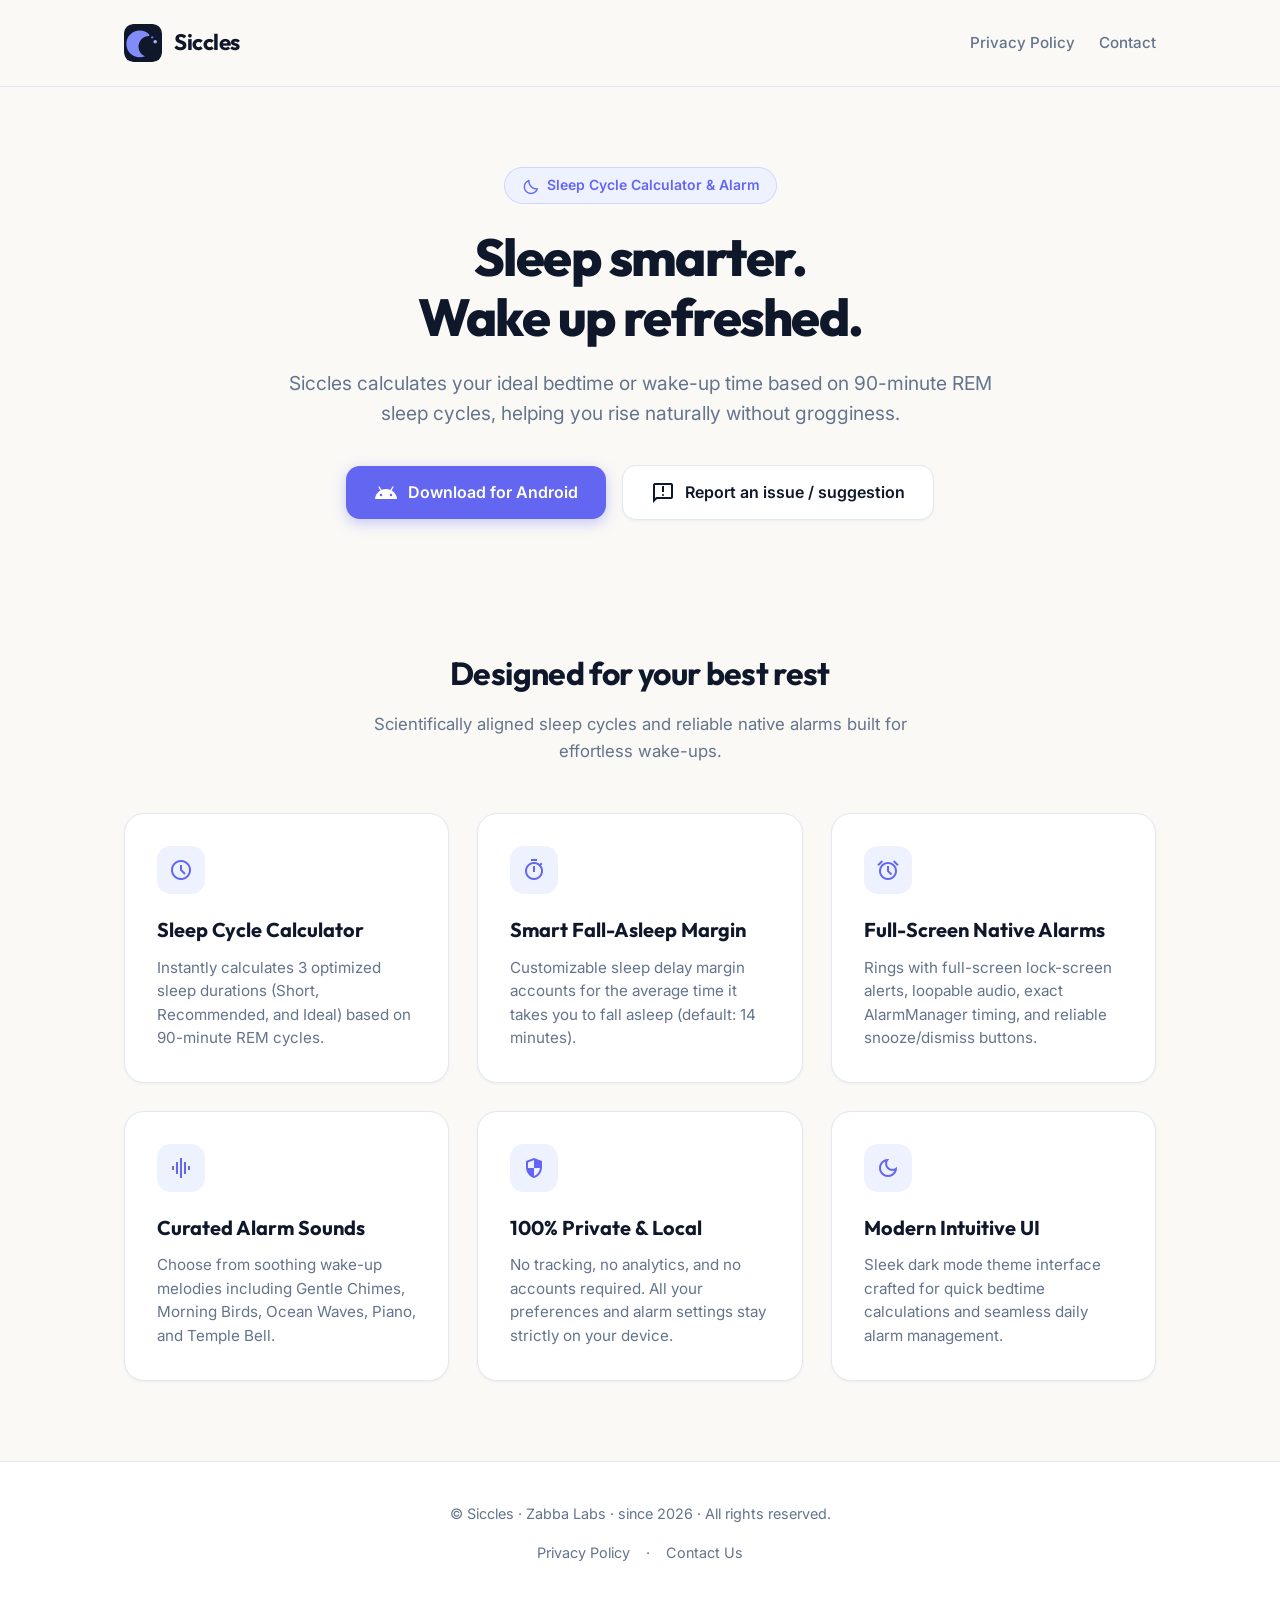
==== index.html @ fdc5b052 "feat: initial commit of Siccles landing page and privacy policy" ====
<!DOCTYPE html>
<html lang="en">
<head>
  <meta charset="UTF-8" />
  <meta name="viewport" content="width=device-width, initial-scale=1.0" />
  <title>Siccles - Sleep Cycle Calculator & Smart Alarm</title>
  <meta name="description" content="Siccles calculates optimal wake-up and bedtimes based on 90-minute REM sleep cycles so you wake up refreshed and energized every morning." />
  <link rel="icon" type="image/svg+xml" href="assets/favicon.svg" />
  <link rel="stylesheet" href="style.css" />
  <!-- Google Fonts & Icons -->
  <link rel="preconnect" href="https://fonts.googleapis.com" />
  <link rel="preconnect" href="https://fonts.gstatic.com" crossorigin />
  <link href="https://fonts.googleapis.com/css2?family=Inter:wght@400;500;600&family=Outfit:wght@600;700;800&display=swap" rel="stylesheet" />
  <link rel="stylesheet" href="https://fonts.googleapis.com/css2?family=Material+Symbols+Outlined:opsz,wght,FILL,GRAD@24,400,0,0" />
</head>
<body>

  <!-- Top Navigation Header -->
  <header>
    <div class="container">
      <a href="index.html" class="brand" id="brand-logo-link">
        <img src="assets/logo.svg" alt="Siccles Icon" />
        <span>Siccles</span>
      </a>
      <nav>
        <a href="privacy.html" id="nav-privacy">Privacy Policy</a>
        <a href="mailto:zbcdevo@gmail.com" id="nav-contact">Contact</a>
      </nav>
    </div>
  </header>

  <!-- Hero Section -->
  <section class="hero">
    <div class="container">
      <div class="hero-content">
        <div class="hero-badge">
          <span class="material-symbols-outlined" style="font-size: 18px;">bedtime</span>
          Sleep Cycle Calculator & Alarm
        </div>
        <h1>Sleep smarter.<br />Wake up refreshed.</h1>
        <p>
          Siccles calculates your ideal bedtime or wake-up time based on 90-minute REM sleep cycles, helping you rise naturally without grogginess.
        </p>
        <div class="btn-group">
          <a href="#download" class="btn btn-primary" id="hero-cta-download">
            <span class="material-symbols-outlined">android</span>
            Download for Android
          </a>
          <a href="https://github.com/zbcdevo/siccles-page/issues" target="_blank" rel="noopener" class="btn btn-secondary" id="hero-cta-feedback">
            <span class="material-symbols-outlined">feedback</span>
            Report an issue / suggestion
          </a>
        </div>
      </div>
    </div>
  </section>

  <!-- Features Section -->
  <section class="features-section">
    <div class="container">
      <div class="section-header">
        <h2>Designed for your best rest</h2>
        <p>Scientifically aligned sleep cycles and reliable native alarms built for effortless wake-ups.</p>
      </div>

      <div class="grid">
        <div class="card" id="feature-cycles">
          <span class="material-symbols-outlined card-icon">schedule</span>
          <h3>Sleep Cycle Calculator</h3>
          <p>Instantly calculates 3 optimized sleep durations (Short, Recommended, and Ideal) based on 90-minute REM cycles.</p>
        </div>

        <div class="card" id="feature-latency">
          <span class="material-symbols-outlined card-icon">timer</span>
          <h3>Smart Fall-Asleep Margin</h3>
          <p>Customizable sleep delay margin accounts for the average time it takes you to fall asleep (default: 14 minutes).</p>
        </div>

        <div class="card" id="feature-alarm">
          <span class="material-symbols-outlined card-icon">alarm</span>
          <h3>Full-Screen Native Alarms</h3>
          <p>Rings with full-screen lock-screen alerts, loopable audio, exact AlarmManager timing, and reliable snooze/dismiss buttons.</p>
        </div>

        <div class="card" id="feature-sounds">
          <span class="material-symbols-outlined card-icon">graphic_eq</span>
          <h3>Curated Alarm Sounds</h3>
          <p>Choose from soothing wake-up melodies including Gentle Chimes, Morning Birds, Ocean Waves, Piano, and Temple Bell.</p>
        </div>

        <div class="card" id="feature-privacy">
          <span class="material-symbols-outlined card-icon">security</span>
          <h3>100% Private & Local</h3>
          <p>No tracking, no analytics, and no accounts required. All your preferences and alarm settings stay strictly on your device.</p>
        </div>

        <div class="card" id="feature-ui">
          <span class="material-symbols-outlined card-icon">dark_mode</span>
          <h3>Modern Intuitive UI</h3>
          <p>Sleek dark mode theme interface crafted for quick bedtime calculations and seamless daily alarm management.</p>
        </div>
      </div>
    </div>
  </section>

  <!-- Footer Section -->
  <footer>
    <div class="container">
      <div>
        © <a href="index.html">Siccles</a> · <a href="https://zabbalabs.com" target="_blank" rel="noopener">Zabba Labs</a> · since 2026 · All rights reserved.
      </div>
      <div class="footer-links">
        <a href="privacy.html" id="footer-privacy">Privacy Policy</a> ·
        <a href="mailto:zbcdevo@gmail.com" id="footer-contact">Contact Us</a>
      </div>
    </div>
  </footer>

</body>
</html>
---- style.css ----
/* Siccles Landing Page Styles - Cukka Standard */

:root {
  --bg: #faf9f6;
  --bg-card: #ffffff;
  --text: #0f172a;
  --text-muted: #64748b;
  --accent: #6366f1;
  --accent-hover: #4f46e5;
  --accent-light: #eef2ff;
  --border: #e2e8f0;
  --shadow-sm: 0 1px 3px rgba(15, 23, 42, 0.05);
  --shadow-md: 0 4px 6px -1px rgba(15, 23, 42, 0.08), 0 2px 4px -2px rgba(15, 23, 42, 0.04);
  --shadow-lg: 0 10px 15px -3px rgba(15, 23, 42, 0.1), 0 4px 6px -4px rgba(15, 23, 42, 0.05);
  --radius-sm: 8px;
  --radius-md: 14px;
  --radius-lg: 20px;
  --max-width: 1080px;
}

* {
  margin: 0;
  padding: 0;
  box-sizing: border-box;
}

body {
  font-family: 'Inter', -apple-system, BlinkMacSystemFont, 'Segoe UI', Roboto, sans-serif;
  background-color: var(--bg);
  color: var(--text);
  line-height: 1.6;
  min-height: 100vh;
  display: flex;
  flex-direction: column;
}

.container {
  width: 100%;
  max-width: var(--max-width);
  margin: 0 auto;
  padding: 0 1.5rem;
}

/* Header */
header {
  padding: 1.5rem 0;
  border-bottom: 1px solid var(--border);
  background: var(--bg);
  position: sticky;
  top: 0;
  z-index: 100;
  backdrop-filter: blur(8px);
  background-color: rgba(250, 249, 246, 0.9);
}

header .container {
  display: flex;
  align-items: center;
  justify-content: space-between;
}

.brand {
  display: flex;
  align-items: center;
  gap: 0.75rem;
  text-decoration: none;
  color: var(--text);
}

.brand img {
  width: 38px;
  height: 38px;
  border-radius: var(--radius-sm);
}

.brand span {
  font-family: 'Outfit', sans-serif;
  font-size: 1.4rem;
  font-weight: 700;
  letter-spacing: -0.02em;
}

nav {
  display: flex;
  align-items: center;
  gap: 1.5rem;
}

nav a {
  text-decoration: none;
  color: var(--text-muted);
  font-weight: 500;
  font-size: 0.95rem;
  transition: color 0.2s ease;
}

nav a:hover {
  color: var(--accent);
}

/* Hero Section */
.hero {
  padding: 5rem 0 4rem;
  text-align: center;
}

.hero-content {
  max-width: 720px;
  margin: 0 auto;
}

.hero-badge {
  display: inline-flex;
  align-items: center;
  gap: 0.5rem;
  background-color: var(--accent-light);
  color: var(--accent);
  padding: 0.4rem 1rem;
  border-radius: 999px;
  font-size: 0.875rem;
  font-weight: 600;
  margin-bottom: 1.5rem;
  border: 1px solid rgba(99, 102, 241, 0.2);
}

.hero h1 {
  font-family: 'Outfit', sans-serif;
  font-size: 3.25rem;
  font-weight: 800;
  line-height: 1.15;
  letter-spacing: -0.03em;
  color: var(--text);
  margin-bottom: 1.25rem;
}

.hero p {
  font-size: 1.2rem;
  color: var(--text-muted);
  margin-bottom: 2.25rem;
  line-height: 1.6;
}

.btn-group {
  display: flex;
  align-items: center;
  justify-content: center;
  gap: 1rem;
  flex-wrap: wrap;
}

.btn {
  display: inline-flex;
  align-items: center;
  gap: 0.6rem;
  padding: 0.85rem 1.75rem;
  border-radius: var(--radius-md);
  font-weight: 600;
  font-size: 1rem;
  text-decoration: none;
  transition: all 0.2s ease;
  cursor: pointer;
}

.btn-primary {
  background-color: var(--accent);
  color: #ffffff;
  box-shadow: 0 4px 14px rgba(99, 102, 241, 0.35);
}

.btn-primary:hover {
  background-color: var(--accent-hover);
  transform: translateY(-1px);
  box-shadow: 0 6px 20px rgba(99, 102, 241, 0.45);
}

.btn-secondary {
  background-color: var(--bg-card);
  color: var(--text);
  border: 1px solid var(--border);
  box-shadow: var(--shadow-sm);
}

.btn-secondary:hover {
  border-color: var(--accent);
  color: var(--accent);
  transform: translateY(-1px);
  box-shadow: var(--shadow-md);
}

/* Features Section */
.features-section {
  padding: 4rem 0 5rem;
}

.section-header {
  text-align: center;
  max-width: 600px;
  margin: 0 auto 3rem;
}

.section-header h2 {
  font-family: 'Outfit', sans-serif;
  font-size: 2rem;
  font-weight: 700;
  letter-spacing: -0.02em;
  margin-bottom: 0.75rem;
}

.section-header p {
  color: var(--text-muted);
  font-size: 1.05rem;
}

.grid {
  display: grid;
  grid-template-columns: repeat(auto-fit, minmax(280px, 1fr));
  gap: 1.75rem;
}

.card {
  background-color: var(--bg-card);
  padding: 2rem;
  border-radius: var(--radius-lg);
  border: 1px solid var(--border);
  box-shadow: var(--shadow-sm);
  transition: all 0.25s ease;
}

.card:hover {
  transform: translateY(-3px);
  box-shadow: var(--shadow-lg);
  border-color: rgba(99, 102, 241, 0.3);
}

.card-icon {
  font-size: 2rem;
  color: var(--accent);
  background-color: var(--accent-light);
  padding: 0.75rem;
  border-radius: var(--radius-md);
  display: inline-block;
  margin-bottom: 1.25rem;
}

.card h3 {
  font-family: 'Outfit', sans-serif;
  font-size: 1.25rem;
  font-weight: 700;
  margin-bottom: 0.6rem;
  color: var(--text);
}

.card p {
  color: var(--text-muted);
  font-size: 0.95rem;
  line-height: 1.55;
}

/* Privacy Content Section */
.content-section {
  padding: 3rem 0 5rem;
  max-width: 800px;
  margin: 0 auto;
}

.content-section h1 {
  font-family: 'Outfit', sans-serif;
  font-size: 2.75rem;
  font-weight: 800;
  margin-bottom: 0.5rem;
}

.last-updated {
  color: var(--text-muted);
  font-size: 0.9rem;
  margin-bottom: 2.5rem;
  display: block;
}

.policy-block {
  background-color: var(--bg-card);
  padding: 2rem;
  border-radius: var(--radius-lg);
  border: 1px solid var(--border);
  margin-bottom: 1.75rem;
  box-shadow: var(--shadow-sm);
}

.policy-block h2 {
  font-family: 'Outfit', sans-serif;
  font-size: 1.4rem;
  font-weight: 700;
  margin-bottom: 0.85rem;
  color: var(--text);
  display: flex;
  align-items: center;
  gap: 0.6rem;
}

.policy-block h2 .material-symbols-outlined {
  color: var(--accent);
}

.policy-block p, .policy-block ul {
  color: var(--text-muted);
  font-size: 1rem;
  line-height: 1.65;
}

.policy-block ul {
  margin-top: 0.75rem;
  padding-left: 1.5rem;
}

.policy-block li {
  margin-bottom: 0.5rem;
}

/* Footer */
footer {
  margin-top: auto;
  padding: 2.5rem 0;
  border-top: 1px solid var(--border);
  background-color: var(--bg-card);
  text-align: center;
  font-size: 0.9rem;
  color: var(--text-muted);
}

footer .container {
  display: flex;
  flex-direction: column;
  align-items: center;
  gap: 1rem;
}

footer a {
  color: var(--text-muted);
  text-decoration: none;
  transition: color 0.2s ease;
}

footer a:hover {
  color: var(--accent);
}

.footer-links {
  display: flex;
  gap: 1rem;
  align-items: center;
}

/* Responsive */
@media (max-width: 640px) {
  .hero h1 {
    font-size: 2.25rem;
  }
  
  .hero p {
    font-size: 1.05rem;
  }
  
  .btn-group {
    flex-direction: column;
    width: 100%;
  }
  
  .btn {
    width: 100%;
    justify-content: center;
  }
}
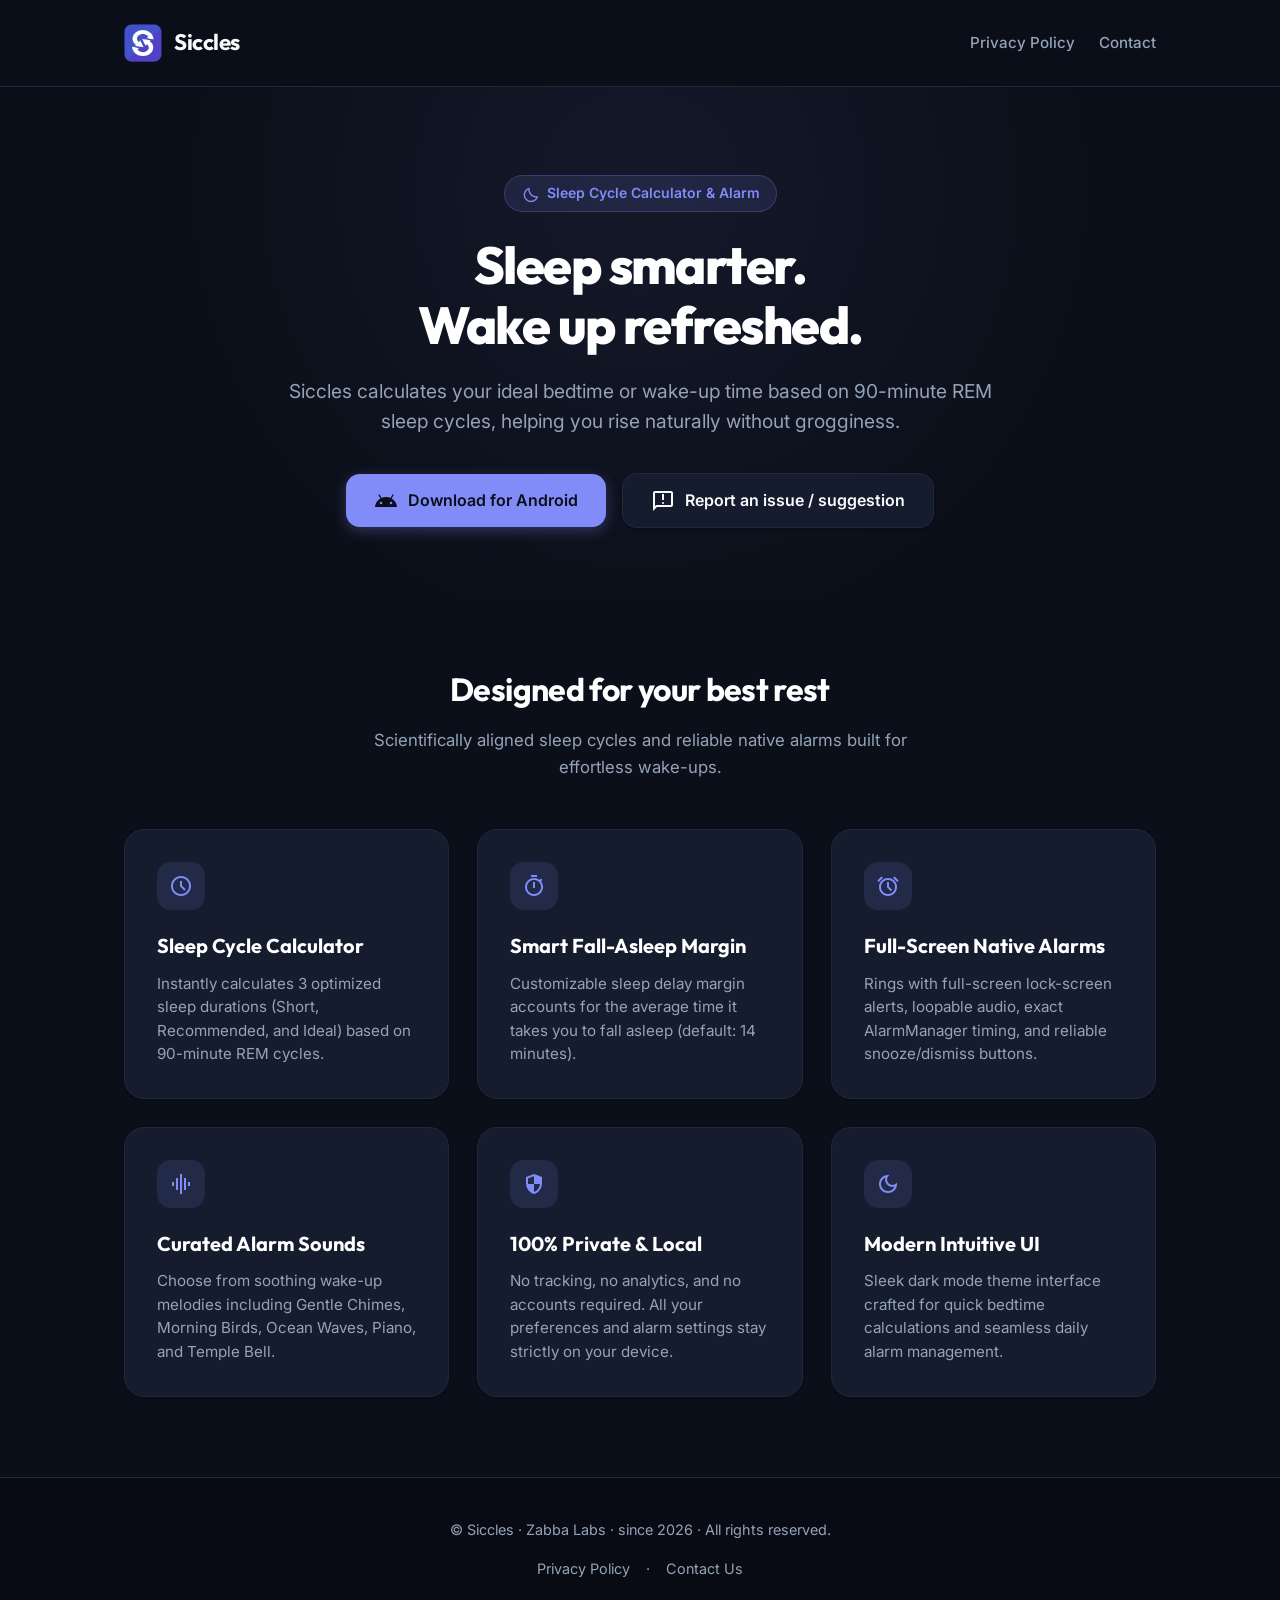
==== commit 8650086b: "fix: replace logo with official app logo PNG" ====
--- a/index.html
+++ b/index.html
@@ -5,7 +5,7 @@
   <meta name="viewport" content="width=device-width, initial-scale=1.0" />
   <title>Siccles - Sleep Cycle Calculator & Smart Alarm</title>
   <meta name="description" content="Siccles calculates optimal wake-up and bedtimes based on 90-minute REM sleep cycles so you wake up refreshed and energized every morning." />
-  <link rel="icon" type="image/svg+xml" href="assets/favicon.svg" />
+  <link rel="icon" type="image/png" href="assets/favicon.png" />
   <link rel="stylesheet" href="style.css" />
   <!-- Google Fonts & Icons -->
   <link rel="preconnect" href="https://fonts.googleapis.com" />
@@ -19,7 +19,7 @@
   <header>
     <div class="container">
       <a href="index.html" class="brand" id="brand-logo-link">
-        <img src="assets/logo.svg" alt="Siccles Icon" />
+        <img src="assets/logo.png" alt="Siccles Icon" />
         <span>Siccles</span>
       </a>
       <nav>
--- a/style.css
+++ b/style.css
@@ -1,17 +1,17 @@
-/* Siccles Landing Page Styles - Cukka Standard */
+/* Siccles Landing Page Styles - Dark Mode Theme */
 
 :root {
-  --bg: #faf9f6;
-  --bg-card: #ffffff;
-  --text: #0f172a;
-  --text-muted: #64748b;
-  --accent: #6366f1;
-  --accent-hover: #4f46e5;
-  --accent-light: #eef2ff;
-  --border: #e2e8f0;
-  --shadow-sm: 0 1px 3px rgba(15, 23, 42, 0.05);
-  --shadow-md: 0 4px 6px -1px rgba(15, 23, 42, 0.08), 0 2px 4px -2px rgba(15, 23, 42, 0.04);
-  --shadow-lg: 0 10px 15px -3px rgba(15, 23, 42, 0.1), 0 4px 6px -4px rgba(15, 23, 42, 0.05);
+  --bg: #0b0f19;
+  --bg-card: #151c2e;
+  --text: #f8fafc;
+  --text-muted: #94a3b8;
+  --accent: #818cf8;
+  --accent-hover: #6366f1;
+  --accent-light: rgba(129, 140, 248, 0.12);
+  --border: #1e293b;
+  --shadow-sm: 0 1px 3px rgba(0, 0, 0, 0.3);
+  --shadow-md: 0 4px 12px rgba(0, 0, 0, 0.4);
+  --shadow-lg: 0 10px 25px rgba(0, 0, 0, 0.5);
   --radius-sm: 8px;
   --radius-md: 14px;
   --radius-lg: 20px;
@@ -49,8 +49,8 @@
   position: sticky;
   top: 0;
   z-index: 100;
-  backdrop-filter: blur(8px);
-  background-color: rgba(250, 249, 246, 0.9);
+  backdrop-filter: blur(12px);
+  background-color: rgba(11, 15, 25, 0.85);
 }
 
 header .container {
@@ -100,8 +100,9 @@
 
 /* Hero Section */
 .hero {
-  padding: 5rem 0 4rem;
+  padding: 5.5rem 0 4.5rem;
   text-align: center;
+  background: radial-gradient(circle at 50% 20%, rgba(129, 140, 248, 0.08) 0%, transparent 60%);
 }
 
 .hero-content {
@@ -120,7 +121,7 @@
   font-size: 0.875rem;
   font-weight: 600;
   margin-bottom: 1.5rem;
-  border: 1px solid rgba(99, 102, 241, 0.2);
+  border: 1px solid rgba(129, 140, 248, 0.25);
 }
 
 .hero h1 {
@@ -129,7 +130,7 @@
   font-weight: 800;
   line-height: 1.15;
   letter-spacing: -0.03em;
-  color: var(--text);
+  color: #ffffff;
   margin-bottom: 1.25rem;
 }
 
@@ -163,14 +164,14 @@
 
 .btn-primary {
   background-color: var(--accent);
-  color: #ffffff;
-  box-shadow: 0 4px 14px rgba(99, 102, 241, 0.35);
+  color: #0b0f19;
+  box-shadow: 0 4px 14px rgba(129, 140, 248, 0.3);
 }
 
 .btn-primary:hover {
-  background-color: var(--accent-hover);
+  background-color: #a5b4fc;
   transform: translateY(-1px);
-  box-shadow: 0 6px 20px rgba(99, 102, 241, 0.45);
+  box-shadow: 0 6px 20px rgba(129, 140, 248, 0.45);
 }
 
 .btn-secondary {
@@ -203,6 +204,7 @@
   font-size: 2rem;
   font-weight: 700;
   letter-spacing: -0.02em;
+  color: #ffffff;
   margin-bottom: 0.75rem;
 }
 
@@ -229,7 +231,7 @@
 .card:hover {
   transform: translateY(-3px);
   box-shadow: var(--shadow-lg);
-  border-color: rgba(99, 102, 241, 0.3);
+  border-color: rgba(129, 140, 248, 0.35);
 }
 
 .card-icon {
@@ -247,7 +249,7 @@
   font-size: 1.25rem;
   font-weight: 700;
   margin-bottom: 0.6rem;
-  color: var(--text);
+  color: #ffffff;
 }
 
 .card p {
@@ -267,6 +269,7 @@
   font-family: 'Outfit', sans-serif;
   font-size: 2.75rem;
   font-weight: 800;
+  color: #ffffff;
   margin-bottom: 0.5rem;
 }
 
@@ -291,7 +294,7 @@
   font-size: 1.4rem;
   font-weight: 700;
   margin-bottom: 0.85rem;
-  color: var(--text);
+  color: #ffffff;
   display: flex;
   align-items: center;
   gap: 0.6rem;
@@ -321,7 +324,7 @@
   margin-top: auto;
   padding: 2.5rem 0;
   border-top: 1px solid var(--border);
-  background-color: var(--bg-card);
+  background-color: #080b13;
   text-align: center;
   font-size: 0.9rem;
   color: var(--text-muted);
